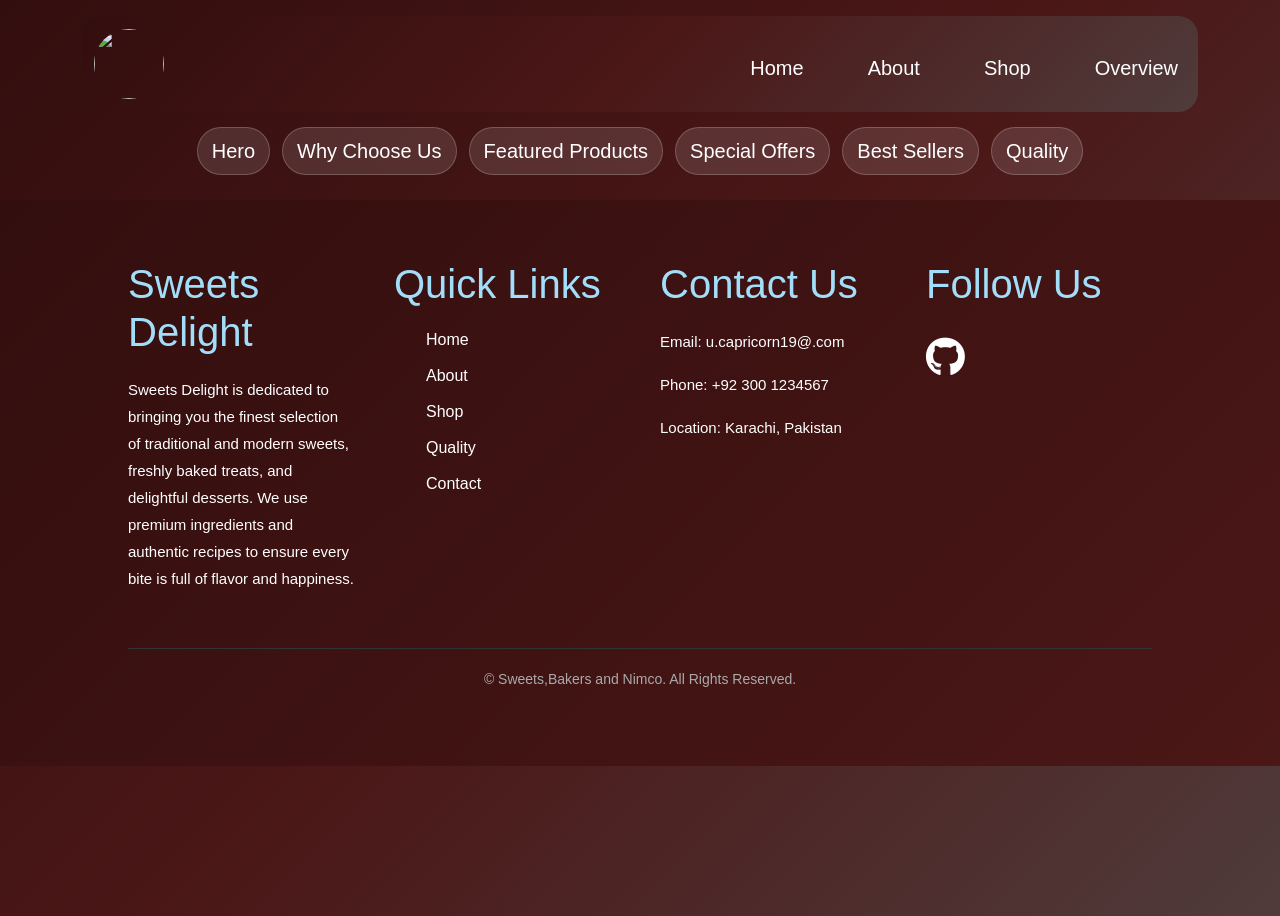
==== about.html @ 6c696651 "coffee" ====
<!DOCTYPE html>
<html lang="en">

<head>
    <meta charset="UTF-8">
    <meta name="viewport" content="width=device-width, initial-scale=1.0">
    <title>Sweets-Delight</title>
    <link rel="icon"
        href="https://encrypted-tbn0.gstatic.com/images?q=tbn:ANd9GcRHqGOe3bNOviGj0-IdmDJj21TCcK_6oTFHWf-xIBo3dw&s=10"
        type="image/x-icon">
    <link href="https://cdn.jsdelivr.net/npm/bootstrap@5.3.8/dist/css/bootstrap.min.css" rel="stylesheet"
        integrity="sha384-sRIl4kxILFvY47J16cr9ZwB07vP4J8+LH7qKQnuqkuIAvNWLzeN8tE5YBujZqJLB" crossorigin="anonymous">
    <link rel="stylesheet" href="https://cdnjs.cloudflare.com/ajax/libs/animate.css/4.1.1/animate.min.css" />
    <link rel="stylesheet" href="https://cdnjs.cloudflare.com/ajax/libs/font-awesome/6.5.1/css/all.min.css">
    <link rel="stylesheet" href="https://cdnjs.cloudflare.com/ajax/libs/animate.css/4.1.1/animate.min.css" />
    <link rel="stylesheet" href="https://cdn.jsdelivr.net/npm/bootstrap-icons@1.11.3/font/bootstrap-icons.min.css">
    <link rel="stylesheet" href="about.css">
</head>

<body>

    <div class="container-fluid">
        <div class="container">
            <nav class="navbar navbar-expand-lg navUl navnav mt-3">
                <div class="container-fluid">
                    <a class="navbar-brand" href="#"><img src="./images/bakery navbar.png" class="logo-1"></a>
                    <button class="navbar-toggler" type="button" data-bs-toggle="collapse"
                        data-bs-target="#navbarSupportedContent" aria-controls="navbarSupportedContent"
                        aria-expanded="false" aria-label="Toggle navigation">
                        <span class="navbar-toggler-icon"></span>
                    </button>
                    <div class="collapse navbar-collapse mt-2" id="navbarSupportedContent">
                        <ul class="navbar-nav navlist ms-auto mb-lg-0 gap-5">
                            <li class="nav-item">
                                <a class="nav-link blog" href="index.html">Home</a>
                            </li>
                            <li class="nav-item">
                                <a class="nav-link" href="about.html">About</a>
                            </li>
                            <li class="nav-item">
                                <a class="nav-link" href="shop.html">Shop</a>
                            </li>
                            <li class="nav-item">
                                <a class="nav-link" href="overview.html">Overview</a>
                            </li>
                        </ul>
                    </div>
                </div>
            </nav>
        </div>
    </div>
    <div class="page-section-nav">
        <a class="nav-link page-section-link" href="#hero">Hero</a>
        <a class="nav-link page-section-link" href="#why">Why Choose Us</a>
        <a class="nav-link page-section-link" href="#products">Featured Products</a>
        <a class="nav-link page-section-link" href="#special-offers">Special Offers</a>
        <a class="nav-link page-section-link" href="#best-sellers">Best Sellers</a>
        <a class="nav-link page-section-link" href="#quality">Quality</a>
    </div>


    <div class="container">

    </div>


    <footer class="footer">
        <div class="footer-container">
            <div class="footer-col">
                <h2>Sweets Delight</h2>
                <p>
                    Sweets Delight is dedicated to bringing you the finest selection of traditional and modern sweets,
                    freshly baked treats, and delightful desserts. We use premium ingredients and authentic recipes to
                    ensure every bite is full of flavor and happiness.
                </p>
            </div>
            <div class="footer-col">
                <h2>Quick Links</h2>
                <ul>
                    <li><a href="index.html">Home</a></li>
                    <li><a href="about.html">About</a></li>
                    <li><a href="shop.html">Shop</a></li>
                    <li><a href="quality.html">Quality</a></li>
                    <li><a href="contact.html">Contact</a></li>
                </ul>
            </div>
            <div class="footer-col">
                <h2>Contact Us</h2>
                <p>Email: u.capricorn19@.com</p>
                <p>Phone: +92 300 1234567</p>
                <p>Location: Karachi, Pakistan</p>
            </div>
            <div class="footer-col">
                <h2>Follow Us</h2>
                <div class="social-icons">
                    <a href="https://github.com/UfaqFatima786" target="_blank">
                        <i class="fa-brands fa-github"></i>
                    </a>
                </div>
            </div>
        </div>
        <div class="footer-bottom">
            <p>© Sweets,Bakers and Nimco. All Rights Reserved.</p>
        </div>
    </footer>
    <script src="https://cdn.jsdelivr.net/npm/bootstrap@5.3.8/dist/js/bootstrap.bundle.min.js"
        integrity="sha384-FKyoEForCGlyvwx9Hj09JcYn3nv7wiPVlz7YYwJrWVcXK/BmnVDxM+D2scQbITxI"
        crossorigin="anonymous"></script>
    <script src="app.js"></script>
</body>

</html>
---- about.css ----
html {
    scroll-behavior: smooth;
}

body {
    background: linear-gradient(135deg, #330e0e, #4b1717, #503b3b);
    color: white;
    min-height: 100vh;
    margin: 0;
    overflow-x: hidden;
    font-family: 'Poppins', sans-serif;
}

.navbar {
    background: linear-gradient(135deg, #330e0e, #4b1717, #503b3b);
    border-radius: 20px;
    box-shadow: #9aecbc;
}

.page-section-nav {
    display: flex;
    flex-wrap: wrap;
    justify-content: center;
    gap: 12px;
    margin: 15px 0 25px;
    padding: 0 15px;
}

.page-section-link {
    padding: 8px 14px;
    border-radius: 999px;
    background: rgba(255, 255, 255, 0.12);
    border: 1px solid rgba(255, 255, 255, 0.2);
}

.page-section-link:hover {
    background: rgba(255, 255, 255, 0.24);
    color: #fff;
}

.logo-1 {
    width: 70px;
    height: 70px;
    border-radius: 50px;
}

.nav-link {
    color: white;
    transition: 0.3s ease;
    font-size: 20px;
    font-weight: 500px;
}

.nav-link:hover {
    color: #bff3f5;
    transform: scale(1.05);
    font-size: 20px;
}


.footer {
    background: linear-gradient(135deg, #330e0e, #4b1717);
    padding: 60px 10%;
    color: white;
    font-family: Arial, Helvetica, sans-serif;
}

.footer-container {
    display: grid;
    grid-template-columns: repeat(4, 1fr);
    gap: 40px;
}

.footer-col h2 {
    color: #a2defa;
    margin-bottom: 20px;
    font-size: 40px;
    font-weight: 500;
}

.footer-col p {
    color: #ffffff;
    line-height: 1.8;
    font-size: 15px;
}

.footer-col ul {
    list-style: none;
}

.footer-col ul li {
    margin-bottom: 12px;
}

.footer-col ul li a {
    text-decoration: none;
    color: #ffffff;
    transition: 0.3s;
}

.footer-col ul li a:hover {
    color: #abadff;
    padding-left: 5px;
}

.social-icons {
    display: flex;
    flex-direction: column;
    gap: 12px;
}

.social-icons a {
    text-decoration: none;
    color: #ffffff;
    font-size: 40px;
    transition: 0.3s;
}

.social-icons a:hover {
    color: #00ffaa;
    transform: translateX(5px);
}

.footer-bottom {
    text-align: center;
    border-top: 1px solid #333;
    margin-top: 40px;
    padding-top: 20px;
}

.footer-bottom p {
    color: #aaa;
    font-size: 14px;
}

@media(max-width:992px) {
    .navbar {
        text-align: center;
    }
}


@media(max-width:768px) {
    .footer {
        padding: 50px 20px;
    }

    .footer-container {
        grid-template-columns: 1fr;
        text-align: center;
        justify-items: center;
        align-items: center;
        gap: 30px;
    }

    .footer-col {
        width: 100%;
        display: flex;
        flex-direction: column;
        align-items: center;
        text-align: center;
    }

    .footer-col ul {
        padding: 0;
        margin: 0;
        list-style: none;
    }

    .footer-col ul li {
        margin: 10px 0;
    }

    .footer-col a {
        text-decoration: none;
    }

    .social-icons {
        display: flex;
        justify-content: center;
        align-items: center;
        gap: 15px;
    }

    .footer-bottom {
        text-align: center;
        margin-top: 30px;
    }

    .sweets-hero {
        text-align: center;
    }

    .bakery-heading {
        font-size: 32px;
        margin-top: 20px;
    }

    .sweetspara {
        font-size: 15px;
        padding: 0 20px;
    }
}
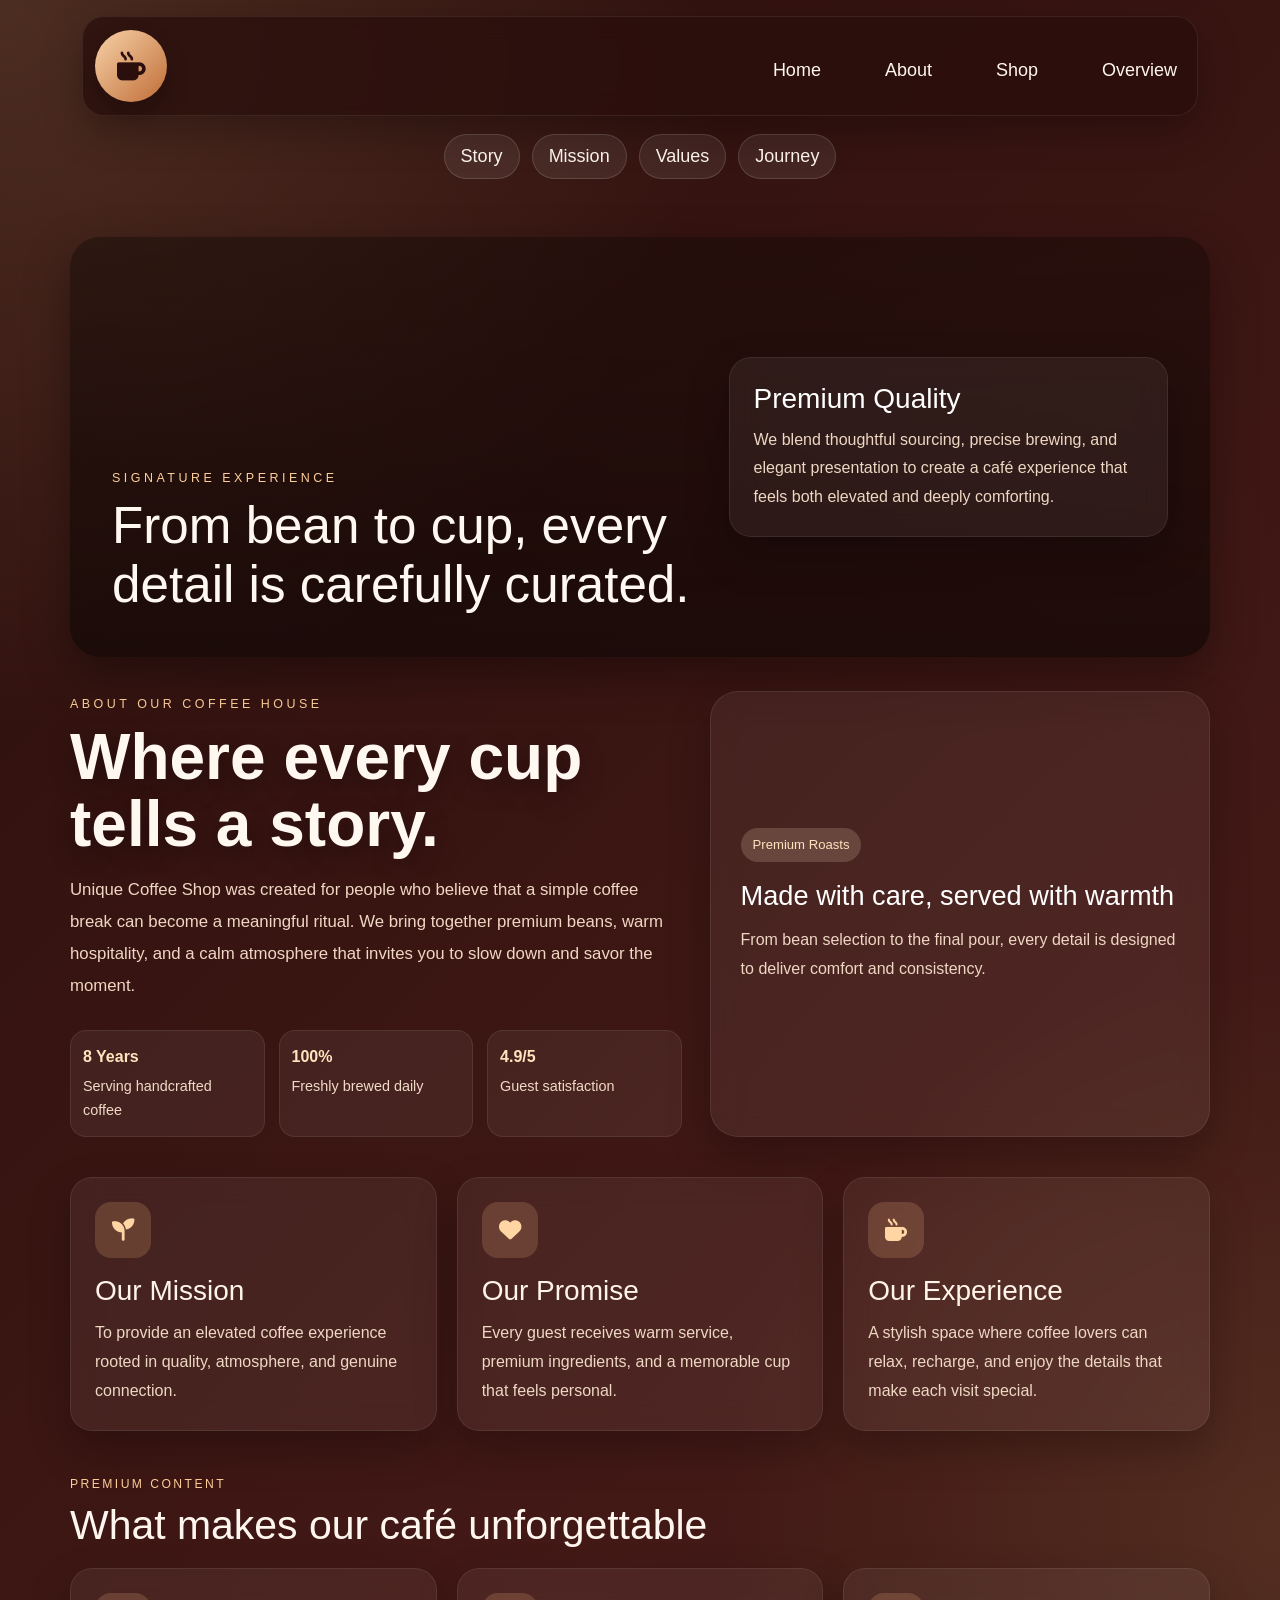
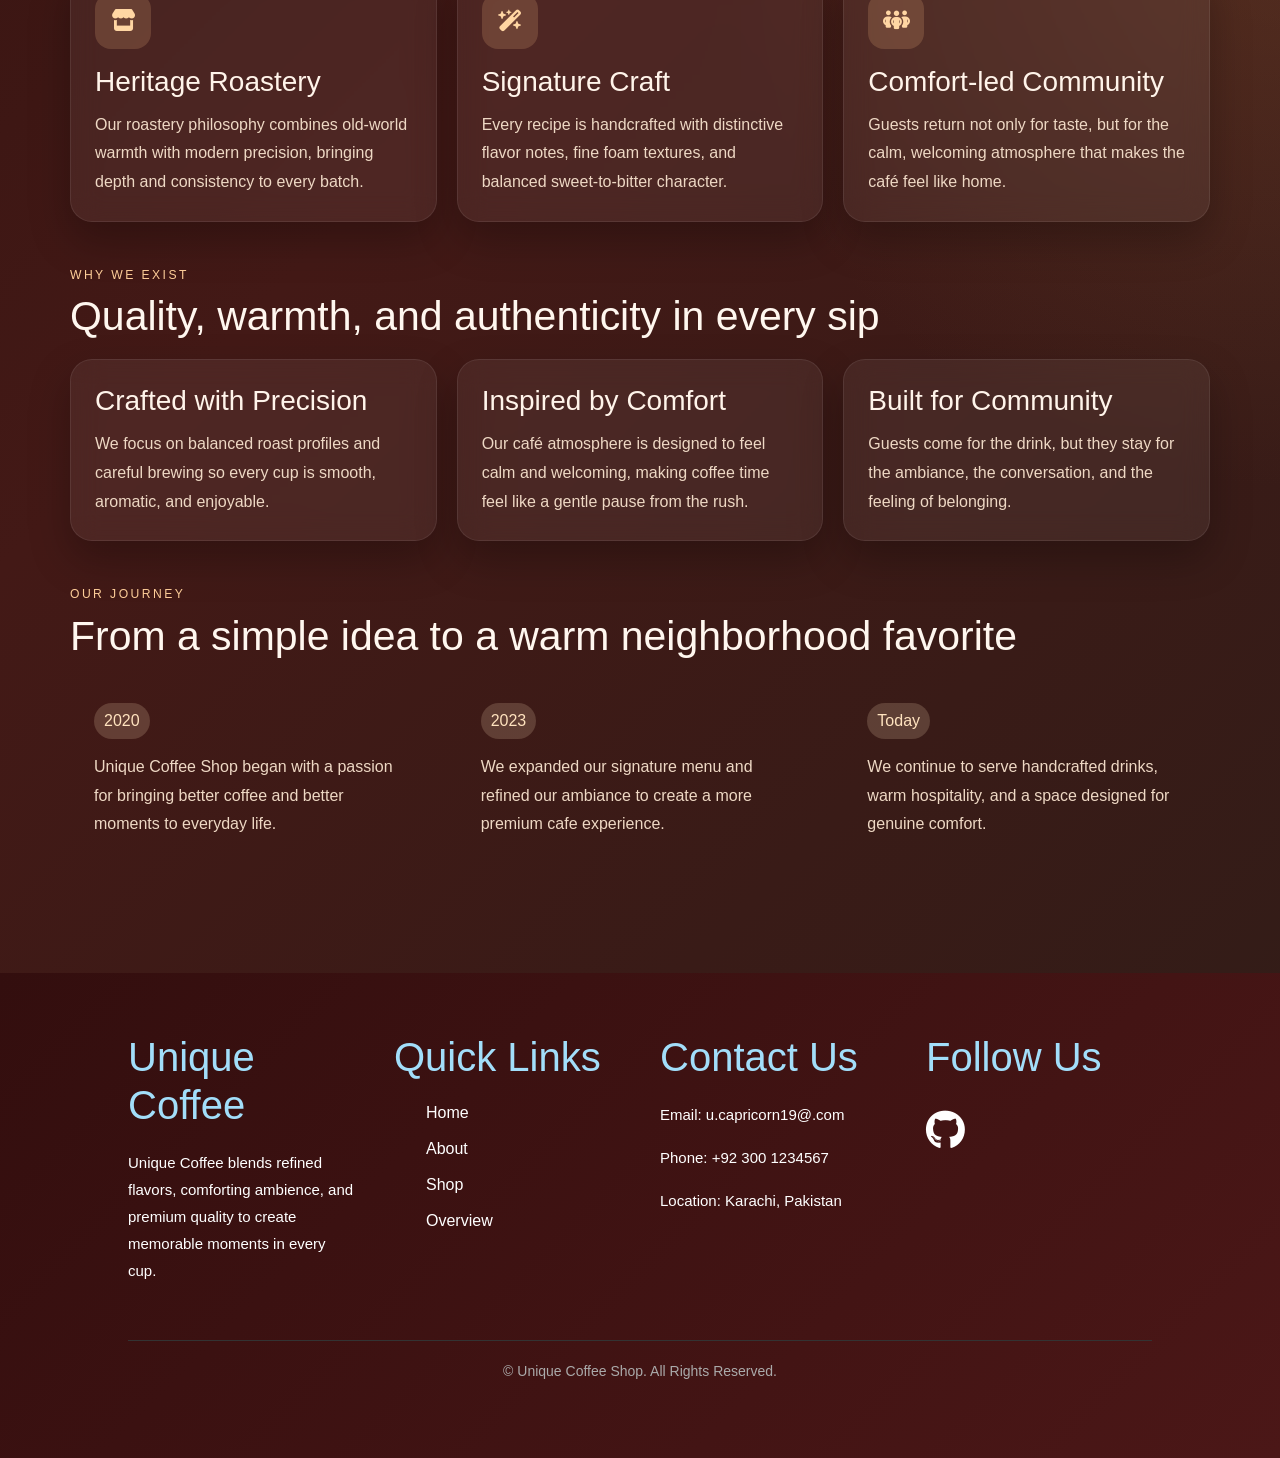
==== commit 75b413f7: "coffee shop" ====
--- a/about.html
+++ b/about.html
@@ -4,7 +4,7 @@
 <head>
     <meta charset="UTF-8">
     <meta name="viewport" content="width=device-width, initial-scale=1.0">
-    <title>Sweets-Delight</title>
+    <title>About | Unique Coffee Shop</title>
     <link rel="icon"
         href="https://encrypted-tbn0.gstatic.com/images?q=tbn:ANd9GcRHqGOe3bNOviGj0-IdmDJj21TCcK_6oTFHWf-xIBo3dw&s=10"
         type="image/x-icon">
@@ -12,101 +12,244 @@
         integrity="sha384-sRIl4kxILFvY47J16cr9ZwB07vP4J8+LH7qKQnuqkuIAvNWLzeN8tE5YBujZqJLB" crossorigin="anonymous">
     <link rel="stylesheet" href="https://cdnjs.cloudflare.com/ajax/libs/animate.css/4.1.1/animate.min.css" />
     <link rel="stylesheet" href="https://cdnjs.cloudflare.com/ajax/libs/font-awesome/6.5.1/css/all.min.css">
-    <link rel="stylesheet" href="https://cdnjs.cloudflare.com/ajax/libs/animate.css/4.1.1/animate.min.css" />
     <link rel="stylesheet" href="https://cdn.jsdelivr.net/npm/bootstrap-icons@1.11.3/font/bootstrap-icons.min.css">
     <link rel="stylesheet" href="about.css">
 </head>
 
 <body>
-
-    <div class="container-fluid">
-        <div class="container">
-            <nav class="navbar navbar-expand-lg navUl navnav mt-3">
-                <div class="container-fluid">
-                    <a class="navbar-brand" href="#"><img src="./images/bakery navbar.png" class="logo-1"></a>
-                    <button class="navbar-toggler" type="button" data-bs-toggle="collapse"
-                        data-bs-target="#navbarSupportedContent" aria-controls="navbarSupportedContent"
-                        aria-expanded="false" aria-label="Toggle navigation">
-                        <span class="navbar-toggler-icon"></span>
-                    </button>
-                    <div class="collapse navbar-collapse mt-2" id="navbarSupportedContent">
-                        <ul class="navbar-nav navlist ms-auto mb-lg-0 gap-5">
-                            <li class="nav-item">
-                                <a class="nav-link blog" href="index.html">Home</a>
-                            </li>
-                            <li class="nav-item">
-                                <a class="nav-link" href="about.html">About</a>
-                            </li>
-                            <li class="nav-item">
-                                <a class="nav-link" href="shop.html">Shop</a>
-                            </li>
-                            <li class="nav-item">
-                                <a class="nav-link" href="overview.html">Overview</a>
-                            </li>
-                        </ul>
-                    </div>
-                </div>
-            </nav>
-        </div>
-    </div>
-    <div class="page-section-nav">
-        <a class="nav-link page-section-link" href="#hero">Hero</a>
-        <a class="nav-link page-section-link" href="#why">Why Choose Us</a>
-        <a class="nav-link page-section-link" href="#products">Featured Products</a>
-        <a class="nav-link page-section-link" href="#special-offers">Special Offers</a>
-        <a class="nav-link page-section-link" href="#best-sellers">Best Sellers</a>
-        <a class="nav-link page-section-link" href="#quality">Quality</a>
-    </div>
-
-
-    <div class="container">
-
-    </div>
-
-
-    <footer class="footer">
-        <div class="footer-container">
-            <div class="footer-col">
-                <h2>Sweets Delight</h2>
-                <p>
-                    Sweets Delight is dedicated to bringing you the finest selection of traditional and modern sweets,
-                    freshly baked treats, and delightful desserts. We use premium ingredients and authentic recipes to
-                    ensure every bite is full of flavor and happiness.
-                </p>
-            </div>
-            <div class="footer-col">
-                <h2>Quick Links</h2>
-                <ul>
-                    <li><a href="index.html">Home</a></li>
-                    <li><a href="about.html">About</a></li>
-                    <li><a href="shop.html">Shop</a></li>
-                    <li><a href="quality.html">Quality</a></li>
-                    <li><a href="contact.html">Contact</a></li>
-                </ul>
-            </div>
-            <div class="footer-col">
-                <h2>Contact Us</h2>
-                <p>Email: u.capricorn19@.com</p>
-                <p>Phone: +92 300 1234567</p>
-                <p>Location: Karachi, Pakistan</p>
-            </div>
-            <div class="footer-col">
-                <h2>Follow Us</h2>
-                <div class="social-icons">
-                    <a href="https://github.com/UfaqFatima786" target="_blank">
-                        <i class="fa-brands fa-github"></i>
-                    </a>
-                </div>
+    <div class="site-shell">
+        <div class="container-fluid">
+            <div class="container">
+                <nav class="navbar navbar-expand-lg navUl navnav mt-3">
+                    <div class="container-fluid">
+                        <a class="navbar-brand" href="index.html" aria-label="Unique Coffee Shop home">
+                            <span class="logo-1"><i class="fa-solid fa-mug-hot"></i></span>
+                        </a>
+                        <button class="navbar-toggler" type="button" data-bs-toggle="collapse"
+                            data-bs-target="#navbarSupportedContent" aria-controls="navbarSupportedContent"
+                            aria-expanded="false" aria-label="Toggle navigation">
+                            <span class="navbar-toggler-icon"></span>
+                        </button>
+                        <div class="collapse navbar-collapse mt-2" id="navbarSupportedContent">
+                            <ul class="navbar-nav navlist ms-auto mb-lg-0 gap-5">
+                                <li class="nav-item">
+                                    <a class="nav-link blog" href="index.html">Home</a>
+                                </li>
+                                <li class="nav-item">
+                                    <a class="nav-link" href="about.html">About</a>
+                                </li>
+                                <li class="nav-item">
+                                    <a class="nav-link" href="shop.html">Shop</a>
+                                </li>
+                                <li class="nav-item">
+                                    <a class="nav-link" href="overview.html">Overview</a>
+                                </li>
+                            </ul>
+                        </div>
+                    </div>
+                </nav>
             </div>
         </div>
-        <div class="footer-bottom">
-            <p>© Sweets,Bakers and Nimco. All Rights Reserved.</p>
+
+        <div class="page-section-nav">
+            <a class="nav-link page-section-link" href="#hero">Story</a>
+            <a class="nav-link page-section-link" href="#mission">Mission</a>
+            <a class="nav-link page-section-link" href="#values">Values</a>
+            <a class="nav-link page-section-link" href="#journey">Journey</a>
         </div>
-    </footer>
+
+        <main class="container about-page">
+            <section class="banner-spotlight" id="hero">
+                <div class="banner-overlay">
+                    <div class="banner-copy">
+                        <span class="eyebrow">Signature Experience</span>
+                        <h2>From bean to cup, every detail is carefully curated.</h2>
+                    </div>
+                    <div class="overlay-card glass-card">
+                        <h3>Premium Quality</h3>
+                        <p>
+                            We blend thoughtful sourcing, precise brewing, and elegant presentation to create a café
+                            experience that feels both elevated and deeply comforting.
+                        </p>
+                    </div>
+                </div>
+            </section>
+
+            <section class="about-hero" id="story">
+                <div class="about-copy">
+                    <span class="eyebrow">About Our Coffee House</span>
+                    <h1>Where every cup tells a story.</h1>
+                    <p>
+                        Unique Coffee Shop was created for people who believe that a simple coffee break can become a
+                        meaningful ritual. We bring together premium beans, warm hospitality, and a calm atmosphere that
+                        invites you to slow down and savor the moment.
+                    </p>
+                    <div class="about-stats">
+                        <div>
+                            <strong>8 Years</strong>
+                            <span>Serving handcrafted coffee</span>
+                        </div>
+                        <div>
+                            <strong>100%</strong>
+                            <span>Freshly brewed daily</span>
+                        </div>
+                        <div>
+                            <strong>4.9/5</strong>
+                            <span>Guest satisfaction</span>
+                        </div>
+                    </div>
+                </div>
+                <div class="about-visual glass-card">
+                    <div class="visual-badge">Premium Roasts</div>
+                    <h3>Made with care, served with warmth</h3>
+                    <p>From bean selection to the final pour, every detail is designed to deliver comfort and consistency.</p>
+                </div>
+            </section>
+
+            <section class="about-grid" id="mission">
+                <article class="info-panel glass-card">
+                    <div class="icon-wrap"><i class="fa-solid fa-seedling"></i></div>
+                    <h3>Our Mission</h3>
+                    <p>
+                        To provide an elevated coffee experience rooted in quality, atmosphere, and genuine connection.
+                    </p>
+                </article>
+                <article class="info-panel glass-card">
+                    <div class="icon-wrap"><i class="fa-solid fa-heart"></i></div>
+                    <h3>Our Promise</h3>
+                    <p>
+                        Every guest receives warm service, premium ingredients, and a memorable cup that feels personal.
+                    </p>
+                </article>
+                <article class="info-panel glass-card">
+                    <div class="icon-wrap"><i class="fa-solid fa-mug-hot"></i></div>
+                    <h3>Our Experience</h3>
+                    <p>
+                        A stylish space where coffee lovers can relax, recharge, and enjoy the details that make each visit special.
+                    </p>
+                </article>
+            </section>
+
+            <section class="premium-cards-section" id="values">
+                <div class="section-heading">
+                    <span>Premium Content</span>
+                    <h2>What makes our café unforgettable</h2>
+                </div>
+                <div class="premium-cards-grid">
+                    <article class="premium-card glass-card">
+                        <div class="card-icon"><i class="fa-solid fa-store"></i></div>
+                        <h3>Heritage Roastery</h3>
+                        <p>
+                            Our roastery philosophy combines old-world warmth with modern precision, bringing depth and consistency to every batch.
+                        </p>
+                    </article>
+                    <article class="premium-card glass-card">
+                        <div class="card-icon"><i class="fa-solid fa-wand-magic-sparkles"></i></div>
+                        <h3>Signature Craft</h3>
+                        <p>
+                            Every recipe is handcrafted with distinctive flavor notes, fine foam textures, and balanced sweet-to-bitter character.
+                        </p>
+                    </article>
+                    <article class="premium-card glass-card">
+                        <div class="card-icon"><i class="fa-solid fa-people-group"></i></div>
+                        <h3>Comfort-led Community</h3>
+                        <p>
+                            Guests return not only for taste, but for the calm, welcoming atmosphere that makes the café feel like home.
+                        </p>
+                    </article>
+                </div>
+            </section>
+
+            <section class="story-section" id="values">
+                <div class="section-heading">
+                    <span>Why We Exist</span>
+                    <h2>Quality, warmth, and authenticity in every sip</h2>
+                </div>
+                <div class="story-content">
+                    <div class="story-card glass-card">
+                        <h3>Crafted with Precision</h3>
+                        <p>
+                            We focus on balanced roast profiles and careful brewing so every cup is smooth, aromatic, and enjoyable.
+                        </p>
+                    </div>
+                    <div class="story-card glass-card">
+                        <h3>Inspired by Comfort</h3>
+                        <p>
+                            Our café atmosphere is designed to feel calm and welcoming, making coffee time feel like a gentle pause from the rush.
+                        </p>
+                    </div>
+                    <div class="story-card glass-card">
+                        <h3>Built for Community</h3>
+                        <p>
+                            Guests come for the drink, but they stay for the ambiance, the conversation, and the feeling of belonging.
+                        </p>
+                    </div>
+                </div>
+            </section>
+
+            <section class="journey-section" id="journey">
+                <div class="section-heading">
+                    <span>Our Journey</span>
+                    <h2>From a simple idea to a warm neighborhood favorite</h2>
+                </div>
+                <div class="timeline">
+                    <div class="timeline-item">
+                        <span>2020</span>
+                        <p>Unique Coffee Shop began with a passion for bringing better coffee and better moments to everyday life.</p>
+                    </div>
+                    <div class="timeline-item">
+                        <span>2023</span>
+                        <p>We expanded our signature menu and refined our ambiance to create a more premium cafe experience.</p>
+                    </div>
+                    <div class="timeline-item">
+                        <span>Today</span>
+                        <p>We continue to serve handcrafted drinks, warm hospitality, and a space designed for genuine comfort.</p>
+                    </div>
+                </div>
+            </section>
+        </main>
+
+        <footer class="footer">
+            <div class="footer-container">
+                <div class="footer-col">
+                    <h2>Unique Coffee</h2>
+                    <p>
+                        Unique Coffee blends refined flavors, comforting ambience, and premium quality to create memorable moments in every cup.
+                    </p>
+                </div>
+                <div class="footer-col">
+                    <h2>Quick Links</h2>
+                    <ul>
+                        <li><a href="index.html">Home</a></li>
+                        <li><a href="about.html">About</a></li>
+                        <li><a href="shop.html">Shop</a></li>
+                        <li><a href="overview.html">Overview</a></li>
+                    </ul>
+                </div>
+                <div class="footer-col">
+                    <h2>Contact Us</h2>
+                    <p>Email: u.capricorn19@.com</p>
+                    <p>Phone: +92 300 1234567</p>
+                    <p>Location: Karachi, Pakistan</p>
+                </div>
+                <div class="footer-col">
+                    <h2>Follow Us</h2>
+                    <div class="social-icons">
+                        <a href="https://github.com/UfaqFatima786" target="_blank">
+                            <i class="fa-brands fa-github"></i>
+                        </a>
+                    </div>
+                </div>
+            </div>
+            <div class="footer-bottom">
+                <p>© Unique Coffee Shop. All Rights Reserved.</p>
+            </div>
+        </footer>
+    </div>
+
     <script src="https://cdn.jsdelivr.net/npm/bootstrap@5.3.8/dist/js/bootstrap.bundle.min.js"
         integrity="sha384-FKyoEForCGlyvwx9Hj09JcYn3nv7wiPVlz7YYwJrWVcXK/BmnVDxM+D2scQbITxI"
         crossorigin="anonymous"></script>
-    <script src="app.js"></script>
 </body>
 
 </html>
--- a/about.css
+++ b/about.css
@@ -3,18 +3,52 @@
 }
 
 body {
-    background: linear-gradient(135deg, #330e0e, #4b1717, #503b3b);
-    color: white;
+    margin: 0;
     min-height: 100vh;
-    margin: 0;
     overflow-x: hidden;
     font-family: 'Poppins', sans-serif;
+    color: #f8efe6;
+    background:
+        radial-gradient(circle at top left, rgba(255, 203, 145, 0.16), transparent 22%),
+        radial-gradient(circle at right center, rgba(134, 88, 52, 0.3), transparent 28%),
+        linear-gradient(135deg, #2a0f0c, #431916, #2f1d18);
+}
+
+.site-shell {
+    position: relative;
 }
 
 .navbar {
-    background: linear-gradient(135deg, #330e0e, #4b1717, #503b3b);
-    border-radius: 20px;
-    box-shadow: #9aecbc;
+    background: rgba(42, 15, 12, 0.78);
+    border: 1px solid rgba(255, 255, 255, 0.08);
+    border-radius: 22px;
+    box-shadow: 0 14px 40px rgba(0, 0, 0, 0.28);
+    backdrop-filter: blur(12px);
+}
+
+.logo-1 {
+    width: 72px;
+    height: 72px;
+    border-radius: 50%;
+    display: flex;
+    align-items: center;
+    justify-content: center;
+    background: linear-gradient(135deg, #f7d2a8, #c06d37);
+    color: #2a0f0c;
+    font-size: 1.8rem;
+    box-shadow: 0 12px 24px rgba(0, 0, 0, 0.24);
+}
+
+.nav-link {
+    color: #fff7ef;
+    font-size: 18px;
+    font-weight: 500;
+    transition: 0.3s ease;
+}
+
+.nav-link:hover {
+    color: #ffd3a1;
+    transform: translateY(-2px);
 }
 
 .page-section-nav {
@@ -22,41 +56,292 @@
     flex-wrap: wrap;
     justify-content: center;
     gap: 12px;
-    margin: 15px 0 25px;
+    margin: 18px 0 28px;
     padding: 0 15px;
 }
 
 .page-section-link {
-    padding: 8px 14px;
+    padding: 8px 16px;
     border-radius: 999px;
-    background: rgba(255, 255, 255, 0.12);
-    border: 1px solid rgba(255, 255, 255, 0.2);
+    background: rgba(255, 255, 255, 0.08);
+    border: 1px solid rgba(255, 255, 255, 0.14);
 }
 
 .page-section-link:hover {
-    background: rgba(255, 255, 255, 0.24);
+    background: rgba(255, 255, 255, 0.2);
     color: #fff;
 }
 
-.logo-1 {
-    width: 70px;
-    height: 70px;
-    border-radius: 50px;
-}
-
-.nav-link {
-    color: white;
-    transition: 0.3s ease;
-    font-size: 20px;
-    font-weight: 500px;
-}
-
-.nav-link:hover {
-    color: #bff3f5;
-    transform: scale(1.05);
-    font-size: 20px;
-}
-
+.about-page {
+    padding: 30px 0 70px;
+}
+
+.banner-spotlight {
+    min-height: 420px;
+    background:
+        linear-gradient(rgba(18, 8, 6, 0.45), rgba(18, 8, 6, 0.72)),
+        url('https://images.unsplash.com/photo-1495474472287-4d71bcdd2085?auto=format&fit=crop&w=1400&q=80') center/cover no-repeat;
+    border-radius: 30px;
+    margin-bottom: 34px;
+    overflow: hidden;
+    position: relative;
+    box-shadow: 0 18px 46px rgba(0, 0, 0, 0.34);
+}
+
+.banner-overlay {
+    position: absolute;
+    inset: 0;
+    display: grid;
+    grid-template-columns: 1.15fr 0.85fr;
+    gap: 22px;
+    align-items: end;
+    padding: 42px;
+}
+
+.banner-copy h2 {
+    font-size: clamp(2rem, 4vw, 3.5rem);
+    margin: 0;
+    max-width: 700px;
+    color: #fff8f1;
+    line-height: 1.15;
+}
+
+.overlay-card {
+    align-self: center;
+    padding: 24px;
+    border-radius: 22px;
+}
+
+.overlay-card h3 {
+    color: #fff;
+    margin-bottom: 10px;
+}
+
+.overlay-card p {
+    color: #efd7c3;
+    line-height: 1.8;
+    margin: 0;
+}
+
+.about-hero {
+    display: grid;
+    grid-template-columns: 1.1fr 0.9fr;
+    gap: 28px;
+    align-items: stretch;
+    margin-bottom: 40px;
+}
+
+.about-copy h1 {
+    font-size: clamp(2.6rem, 5vw, 4.3rem);
+    font-weight: 800;
+    line-height: 1.05;
+    margin-bottom: 16px;
+    color: #fff8f1;
+    text-shadow: 0 8px 24px rgba(0, 0, 0, 0.35);
+}
+
+.about-copy p {
+    max-width: 680px;
+    color: #efd7c3;
+    font-size: 1.05rem;
+    line-height: 1.9;
+}
+
+.eyebrow {
+    display: inline-block;
+    font-size: 0.78rem;
+    letter-spacing: 0.28em;
+    text-transform: uppercase;
+    color: #ffcf9a;
+    margin-bottom: 10px;
+}
+
+.about-stats {
+    display: grid;
+    grid-template-columns: repeat(3, minmax(110px, 1fr));
+    gap: 14px;
+    margin-top: 28px;
+}
+
+.about-stats div {
+    padding: 14px 12px;
+    border-radius: 16px;
+    background: rgba(255, 255, 255, 0.06);
+    border: 1px solid rgba(255, 255, 255, 0.08);
+}
+
+.about-stats strong {
+    display: block;
+    color: #ffe5be;
+    margin-bottom: 5px;
+}
+
+.about-stats span {
+    color: #f1dac7;
+    font-size: 0.9rem;
+}
+
+.about-visual {
+    padding: 30px;
+    border-radius: 28px;
+    min-height: 100%;
+    display: flex;
+    flex-direction: column;
+    justify-content: center;
+}
+
+.visual-badge {
+    display: inline-block;
+    width: fit-content;
+    padding: 7px 12px;
+    border-radius: 999px;
+    background: rgba(255, 226, 186, 0.18);
+    color: #ffe3bf;
+    font-size: 0.82rem;
+    margin-bottom: 18px;
+}
+
+.about-visual h3 {
+    font-size: 1.7rem;
+    margin-bottom: 14px;
+    color: #fff;
+}
+
+.about-visual p {
+    color: #efd7c3;
+    line-height: 1.8;
+}
+
+.glass-card {
+    background: rgba(255, 255, 255, 0.06);
+    border: 1px solid rgba(255, 255, 255, 0.08);
+    box-shadow: 0 18px 40px rgba(0, 0, 0, 0.26);
+    backdrop-filter: blur(14px);
+}
+
+.about-grid,
+.story-content,
+.timeline {
+    display: grid;
+    gap: 20px;
+}
+
+.about-grid {
+    grid-template-columns: repeat(3, 1fr);
+    margin-bottom: 40px;
+}
+
+.info-panel,
+.story-card,
+.timeline-item {
+    padding: 24px;
+    border-radius: 22px;
+}
+
+.icon-wrap {
+    width: 56px;
+    height: 56px;
+    border-radius: 16px;
+    display: grid;
+    place-items: center;
+    margin-bottom: 16px;
+    background: rgba(255, 196, 132, 0.18);
+    color: #ffd6a3;
+    font-size: 1.4rem;
+}
+
+.info-panel h3,
+.story-card h3 {
+    margin-bottom: 12px;
+    color: #fff4ea;
+}
+
+.info-panel p,
+.story-card p,
+.timeline-item p {
+    margin: 0;
+    color: #eed8c4;
+    line-height: 1.8;
+}
+
+.premium-cards-section {
+    margin-bottom: 40px;
+}
+
+.premium-cards-grid {
+    display: grid;
+    grid-template-columns: repeat(3, 1fr);
+    gap: 20px;
+}
+
+.premium-card {
+    padding: 24px;
+    border-radius: 22px;
+}
+
+.card-icon {
+    width: 56px;
+    height: 56px;
+    border-radius: 16px;
+    display: grid;
+    place-items: center;
+    background: rgba(255, 196, 132, 0.18);
+    color: #ffd6a3;
+    font-size: 1.35rem;
+    margin-bottom: 16px;
+}
+
+.premium-card h3 {
+    margin-bottom: 12px;
+    color: #fff4ea;
+}
+
+.premium-card p {
+    color: #eed8c4;
+    line-height: 1.8;
+    margin: 0;
+}
+
+.story-section,
+.journey-section {
+    margin-bottom: 40px;
+}
+
+.section-heading {
+    margin-bottom: 18px;
+}
+
+.section-heading span {
+    display: inline-block;
+    color: #ffcf9a;
+    text-transform: uppercase;
+    letter-spacing: 0.2em;
+    font-size: 0.76rem;
+    margin-bottom: 8px;
+}
+
+.section-heading h2 {
+    margin: 0;
+    font-size: clamp(1.6rem, 3.2vw, 2.6rem);
+    color: #fff7ef;
+}
+
+.story-content {
+    grid-template-columns: repeat(3, 1fr);
+}
+
+.timeline {
+    grid-template-columns: repeat(3, 1fr);
+}
+
+.timeline-item span {
+    display: inline-block;
+    padding: 6px 10px;
+    border-radius: 999px;
+    background: rgba(255, 226, 186, 0.18);
+    color: #ffe3bf;
+    margin-bottom: 14px;
+}
 
 .footer {
     background: linear-gradient(135deg, #330e0e, #4b1717);
@@ -105,7 +390,6 @@
 
 .social-icons {
     display: flex;
-    flex-direction: column;
     gap: 12px;
 }
 
@@ -133,14 +417,38 @@
     font-size: 14px;
 }
 
-@media(max-width:992px) {
+@media (max-width: 992px) {
+    .banner-overlay,
+    .about-hero,
+    .about-grid,
+    .story-content,
+    .premium-cards-grid,
+    .timeline {
+        grid-template-columns: 1fr;
+    }
+
+    .banner-copy h2 {
+        max-width: 100%;
+    }
+
+    .overlay-card {
+        align-self: end;
+    }
+
     .navbar {
         text-align: center;
     }
 }
 
-
-@media(max-width:768px) {
+@media (max-width: 768px) {
+    .banner-spotlight {
+        min-height: 360px;
+    }
+
+    .banner-overlay {
+        padding: 24px;
+    }
+
     .footer {
         padding: 50px 20px;
     }
@@ -176,7 +484,6 @@
     }
 
     .social-icons {
-        display: flex;
         justify-content: center;
         align-items: center;
         gap: 15px;
@@ -187,17 +494,7 @@
         margin-top: 30px;
     }
 
-    .sweets-hero {
-        text-align: center;
-    }
-
-    .bakery-heading {
-        font-size: 32px;
-        margin-top: 20px;
-    }
-
-    .sweetspara {
-        font-size: 15px;
-        padding: 0 20px;
+    .about-stats {
+        grid-template-columns: 1fr;
     }
 }
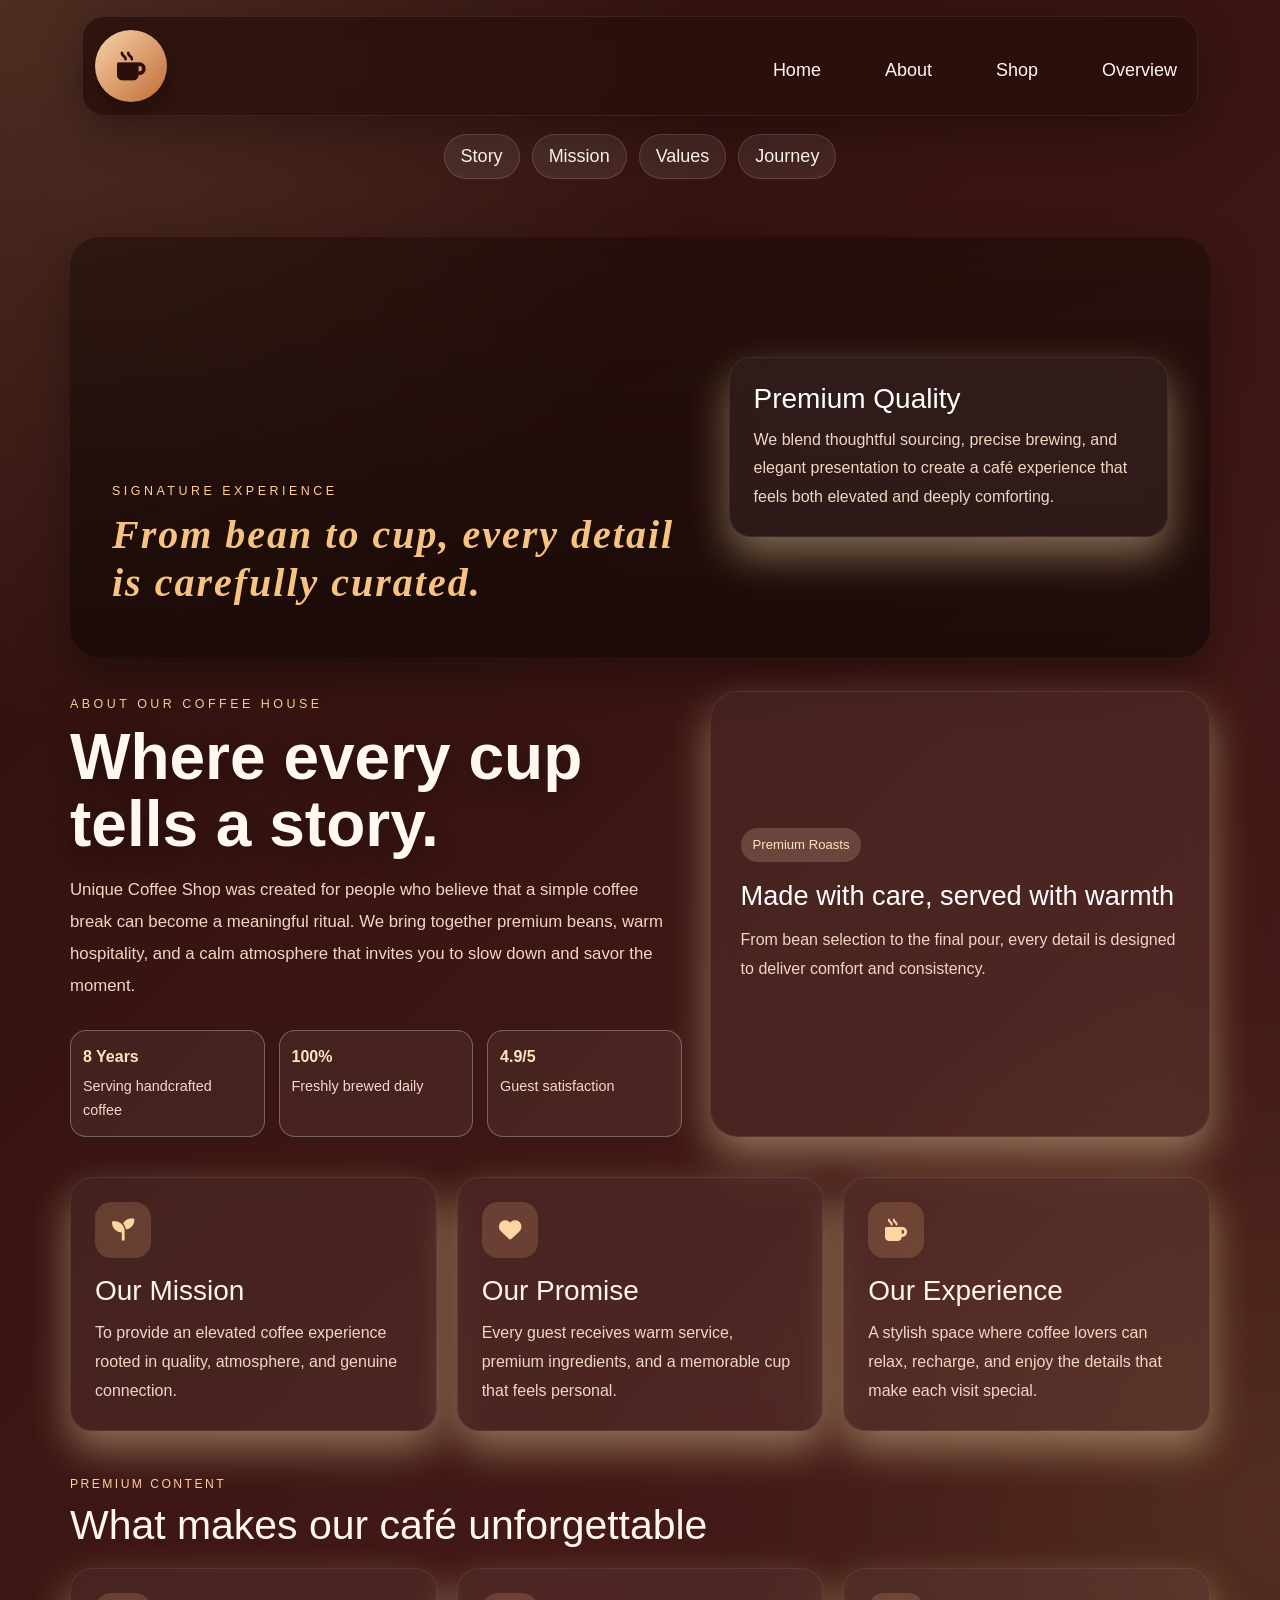
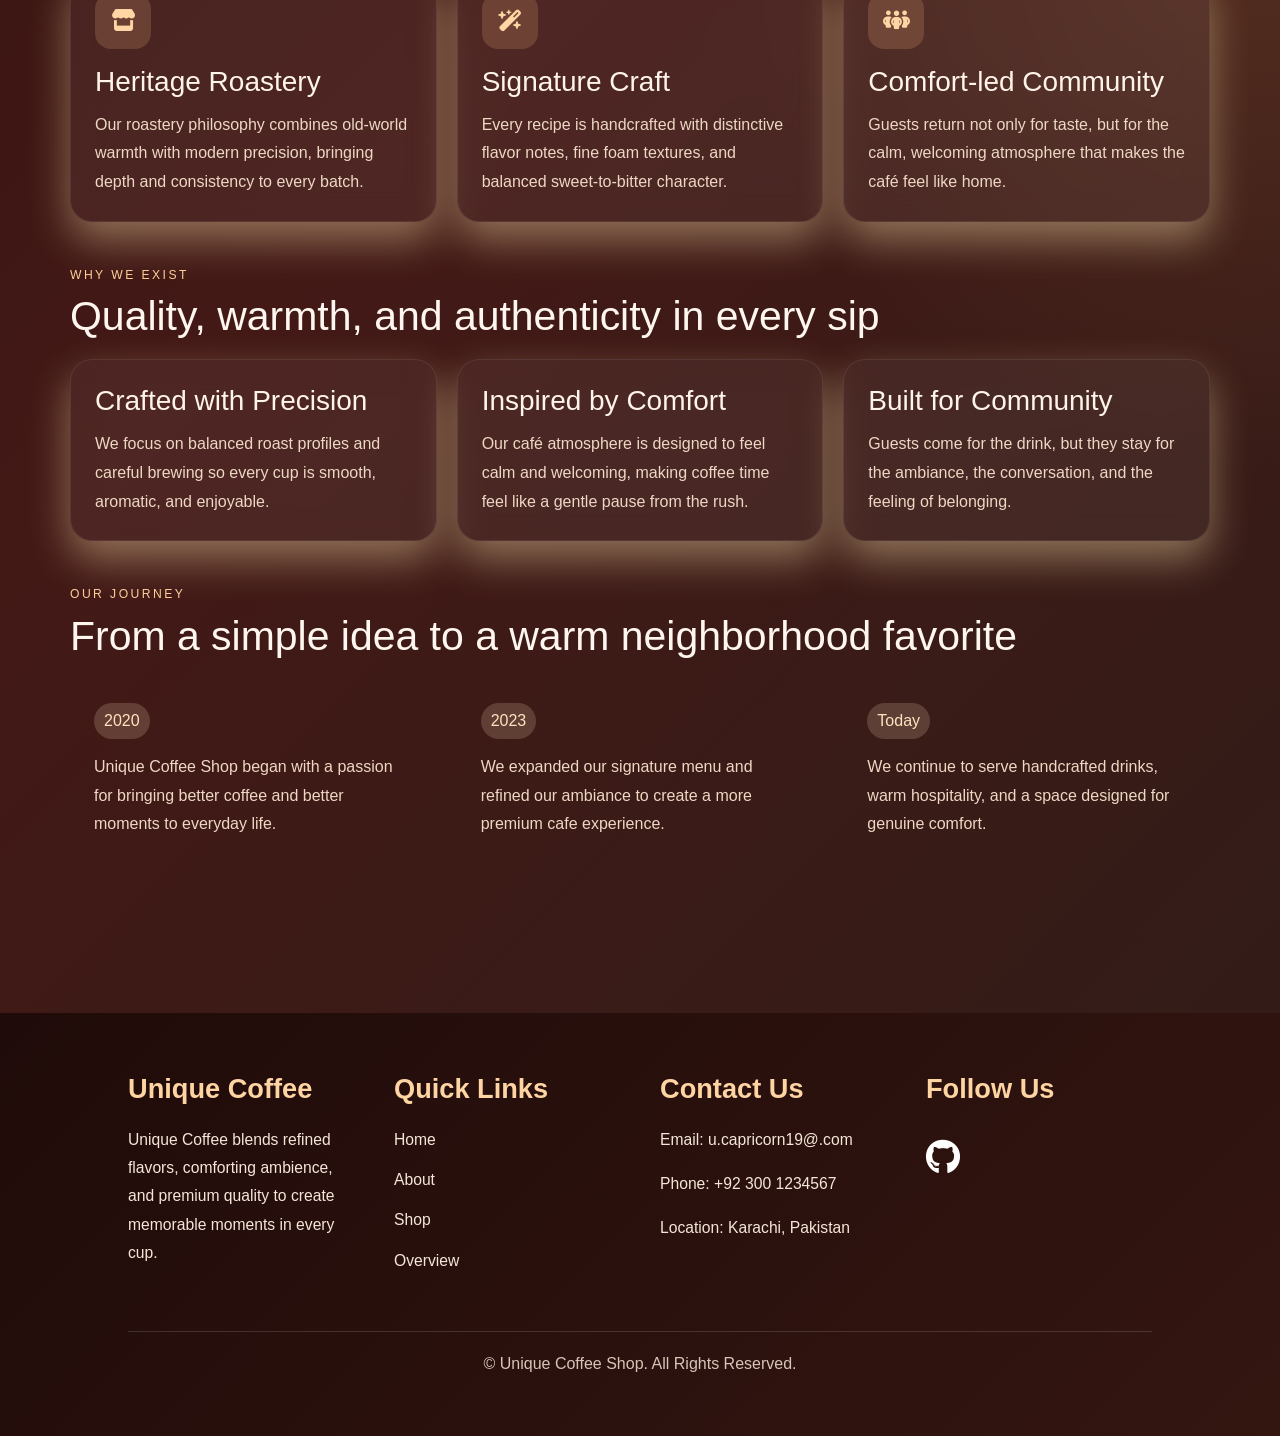
==== commit eaf242b1: "coffee-shop" ====
--- a/about.html
+++ b/about.html
@@ -4,9 +4,9 @@
 <head>
     <meta charset="UTF-8">
     <meta name="viewport" content="width=device-width, initial-scale=1.0">
-    <title>About | Unique Coffee Shop</title>
+    <title>Unique Coffee Shop</title>
     <link rel="icon"
-        href="https://encrypted-tbn0.gstatic.com/images?q=tbn:ANd9GcRHqGOe3bNOviGj0-IdmDJj21TCcK_6oTFHWf-xIBo3dw&s=10"
+        href="https://encrypted-tbn0.gstatic.com/images?q=tbn:ANd9GcRYhyhfwL2180Q6bwJG7gjaMuxHQxFHWJIGqnLEJor3Gg&s=10"
         type="image/x-icon">
     <link href="https://cdn.jsdelivr.net/npm/bootstrap@5.3.8/dist/css/bootstrap.min.css" rel="stylesheet"
         integrity="sha384-sRIl4kxILFvY47J16cr9ZwB07vP4J8+LH7qKQnuqkuIAvNWLzeN8tE5YBujZqJLB" crossorigin="anonymous">
--- a/about.css
+++ b/about.css
@@ -98,18 +98,51 @@
     padding: 42px;
 }
 
-.banner-copy h2 {
+/* .banner-copy h2 {
     font-size: clamp(2rem, 4vw, 3.5rem);
     margin: 0;
     max-width: 700px;
     color: #fff8f1;
     line-height: 1.15;
+        transition: all 0.4s ease;
+
+} */
+.banner-copy h2 {
+    color: rgb(247, 195, 128);
+    font-size: 2.5rem;
+    font-weight: 700;
+    font-style: italic;
+    letter-spacing: 2px;
+    font-family: Georgia, serif;
+    transition: all 0.4s ease;
+
+}
+
+.banner-copy h2:hover {
+    letter-spacing: 2.5px;
+    cursor: pointer;
+    color: rgb(247, 219, 158);
+    font-size: 2.5rem;
+    font-weight: 600;
+    font-style: italic;
+    font-family: Georgia, serif;
 }
 
 .overlay-card {
     align-self: center;
     padding: 24px;
     border-radius: 22px;
+    transition: all 0.2s ease;
+
+}
+
+.overlay-card:hover {
+    align-self: center;
+    padding: 24px;
+    border-radius: 22px;
+    cursor: pointer;
+    transform: translateY(-8px);
+
 }
 
 .overlay-card h3 {
@@ -167,7 +200,17 @@
     padding: 14px 12px;
     border-radius: 16px;
     background: rgba(255, 255, 255, 0.06);
-    border: 1px solid rgba(255, 255, 255, 0.08);
+    border: 1px solid rgba(172, 172, 172, 0.473);
+    transition: all 0.4s ease;
+}
+
+.about-stats div:hover {
+    cursor: pointer;
+    padding: 14px 12px;
+    border-radius: 16px;
+    background: rgba(245, 223, 150, 0.281);
+    border: 1px solid rgb(255, 255, 255);
+    transform: translateY(-8px);
 }
 
 .about-stats strong {
@@ -215,7 +258,7 @@
 .glass-card {
     background: rgba(255, 255, 255, 0.06);
     border: 1px solid rgba(255, 255, 255, 0.08);
-    box-shadow: 0 18px 40px rgba(0, 0, 0, 0.26);
+    box-shadow: 0 18px 40px rgba(243, 219, 166, 0.452);
     backdrop-filter: blur(14px);
 }
 
@@ -236,7 +279,39 @@
 .timeline-item {
     padding: 24px;
     border-radius: 22px;
-}
+    transition: all 0.4s ease;
+
+}
+
+.about-stats div {
+    padding: 14px 12px;
+    border-radius: 16px;
+    background: rgba(255, 255, 255, 0.06);
+    border: 1px solid rgba(172, 172, 172, 0.473);
+    transition: all 0.4s ease;
+}
+
+.about-stats div:hover {
+    cursor: pointer;
+    padding: 14px 12px;
+    border-radius: 16px;
+    background: rgba(245, 223, 150, 0.281);
+    border: 1px solid rgb(255, 255, 255);
+    transform: translateY(-8px);
+}
+
+.info-panel {
+    transition: all 0.4s ease;
+}
+
+.info-panel:hover {
+    transform: translateY(-8px);
+    cursor: pointer;
+    padding: 24px;
+    border-radius: 22px;
+    box-shadow: #a2defa;
+}
+
 
 .icon-wrap {
     width: 56px;
@@ -247,6 +322,19 @@
     margin-bottom: 16px;
     background: rgba(255, 196, 132, 0.18);
     color: #ffd6a3;
+    font-size: 1.4rem;
+}
+
+.icon-wrap:hover {
+    cursor: pointer;
+    width: 56px;
+    height: 56px;
+    border-radius: 16px;
+    display: grid;
+    place-items: center;
+    margin-bottom: 16px;
+    background: rgba(255, 196, 132, 0.233);
+    color: #ffbd6c;
     font-size: 1.4rem;
 }
 
@@ -344,10 +432,10 @@
 }
 
 .footer {
-    background: linear-gradient(135deg, #330e0e, #4b1717);
+    background: linear-gradient(135deg, #1f0b09, #341611);
     padding: 60px 10%;
     color: white;
-    font-family: Arial, Helvetica, sans-serif;
+    margin-top: 40px;
 }
 
 .footer-container {
@@ -357,34 +445,33 @@
 }
 
 .footer-col h2 {
-    color: #a2defa;
+    color: #ffd4a3;
     margin-bottom: 20px;
-    font-size: 40px;
-    font-weight: 500;
-}
-
-.footer-col p {
-    color: #ffffff;
+    font-size: 1.7rem;
+    font-weight: 700;
+}
+
+.footer-col p,
+.footer-col li,
+.footer-col a {
+    text-decoration: none;
+    color: #f5e6d8;
     line-height: 1.8;
-    font-size: 15px;
+    font-size: 0.98rem;
 }
 
 .footer-col ul {
     list-style: none;
+    padding: 0;
 }
 
 .footer-col ul li {
     margin-bottom: 12px;
 }
 
-.footer-col ul li a {
-    text-decoration: none;
+.footer-col ul li a:hover {
+    cursor: pointer;
     color: #ffffff;
-    transition: 0.3s;
-}
-
-.footer-col ul li a:hover {
-    color: #abadff;
     padding-left: 5px;
 }
 
@@ -396,28 +483,31 @@
 .social-icons a {
     text-decoration: none;
     color: #ffffff;
-    font-size: 40px;
+    font-size: 2.2rem;
     transition: 0.3s;
 }
 
 .social-icons a:hover {
-    color: #00ffaa;
-    transform: translateX(5px);
+    cursor: pointer;
+    color: #ffd4a3;
+    transform: translateY(-3px);
 }
 
 .footer-bottom {
     text-align: center;
-    border-top: 1px solid #333;
+    border-top: 1px solid rgba(255, 255, 255, 0.14);
     margin-top: 40px;
     padding-top: 20px;
 }
 
 .footer-bottom p {
-    color: #aaa;
-    font-size: 14px;
-}
+    color: #d8c5b7;
+    margin: 0;
+}
+
 
 @media (max-width: 992px) {
+
     .banner-overlay,
     .about-hero,
     .about-grid,
